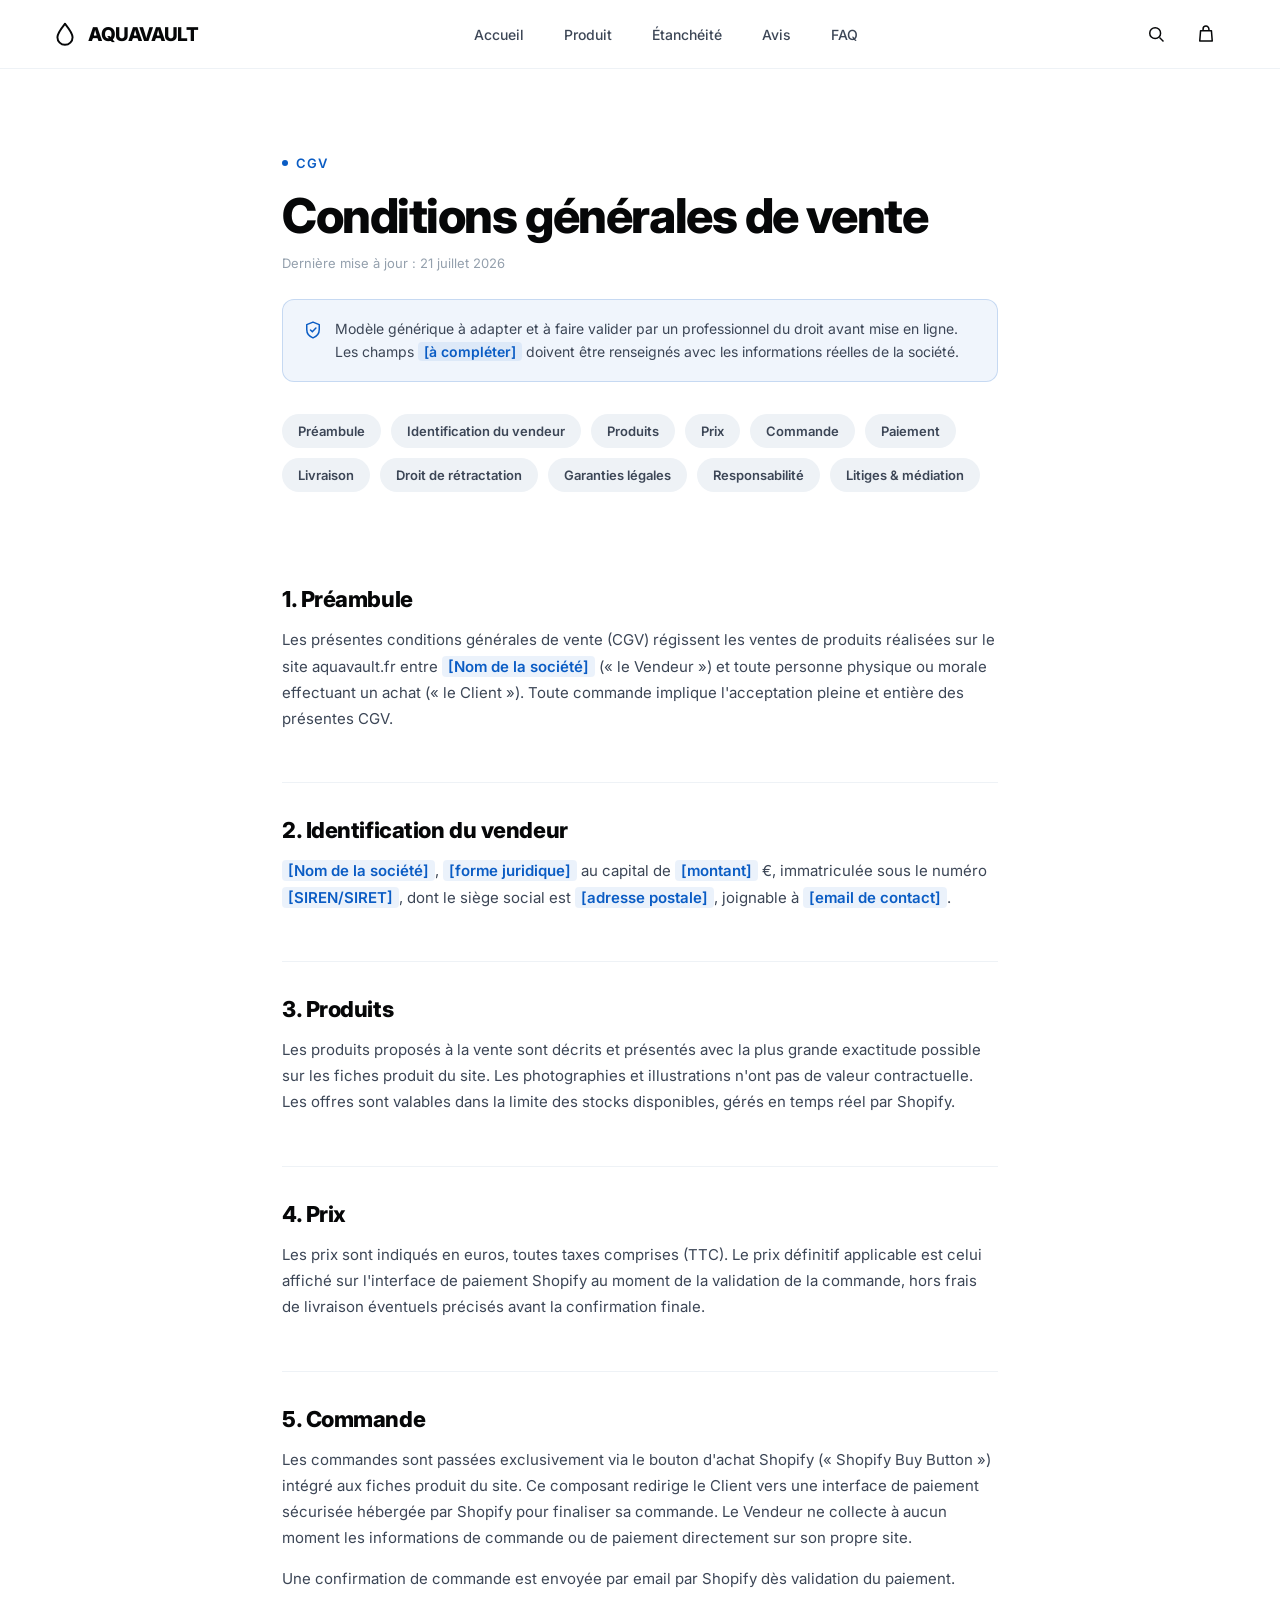
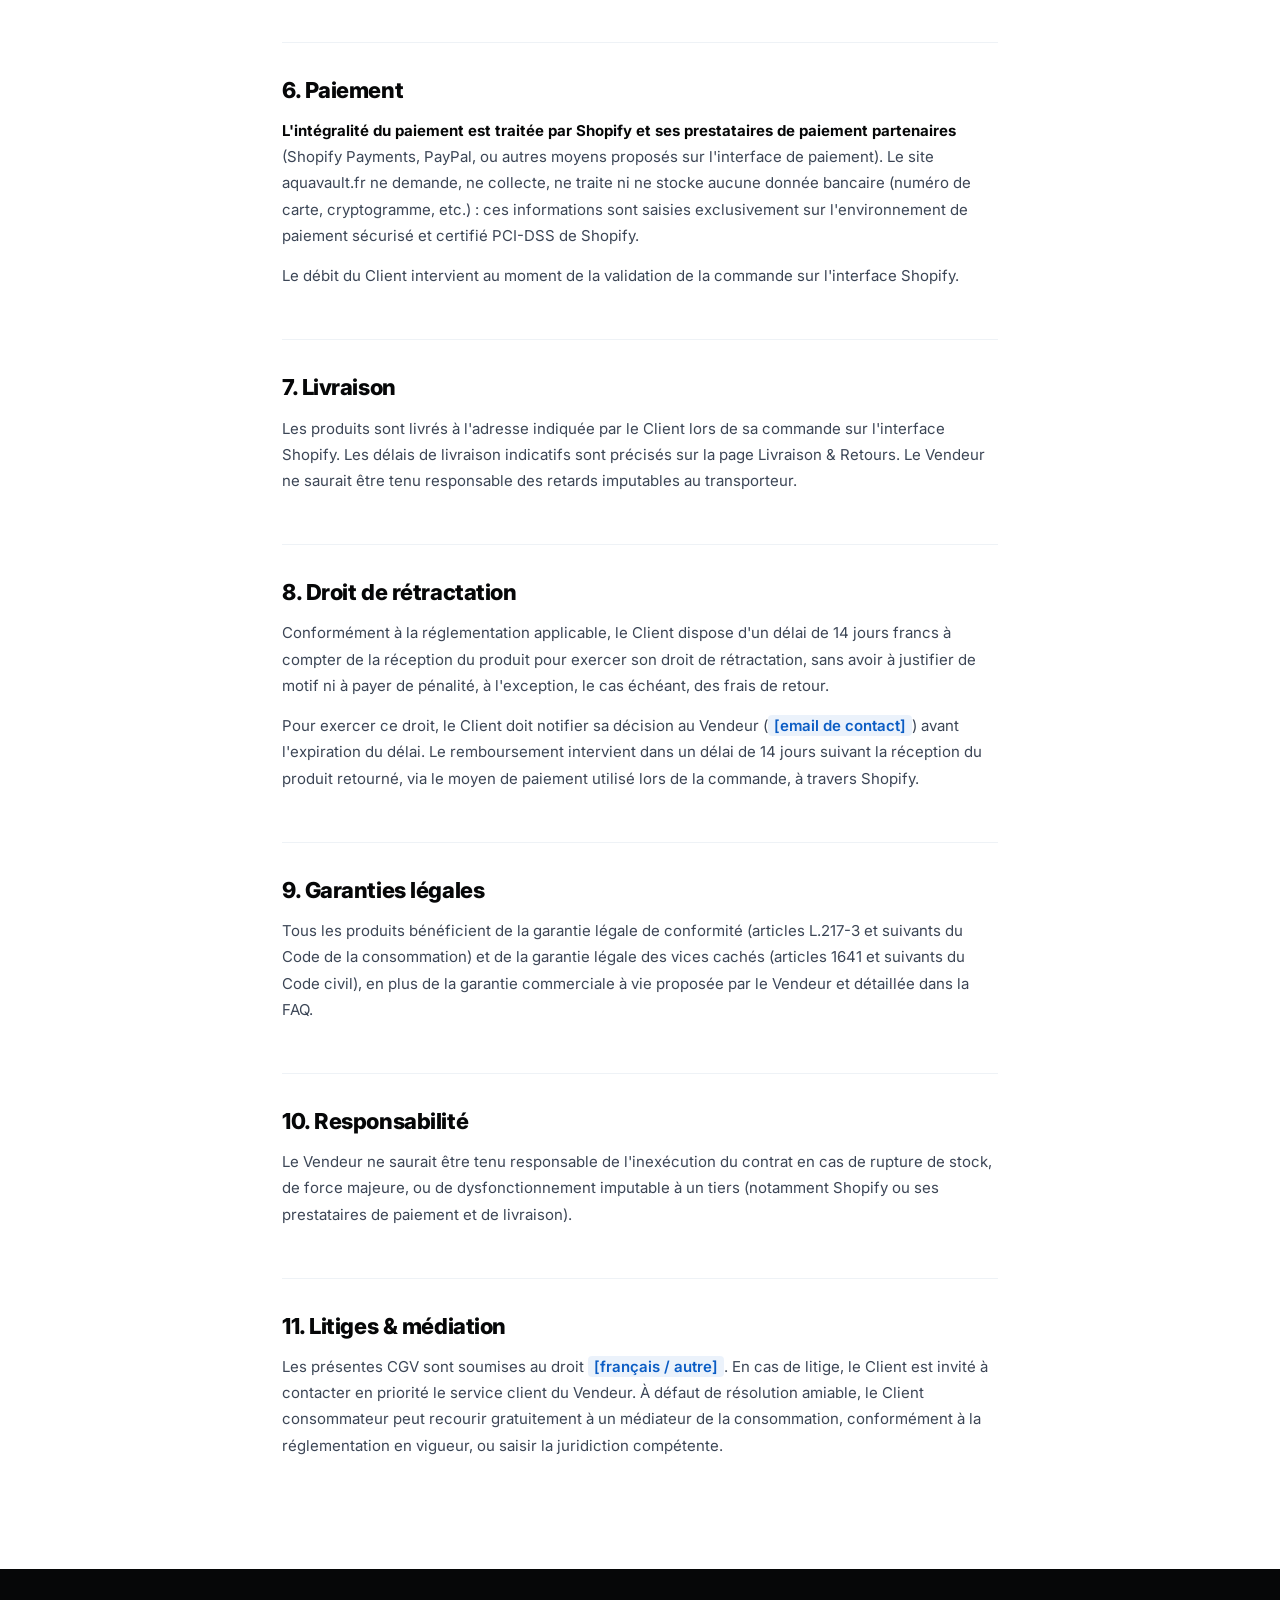
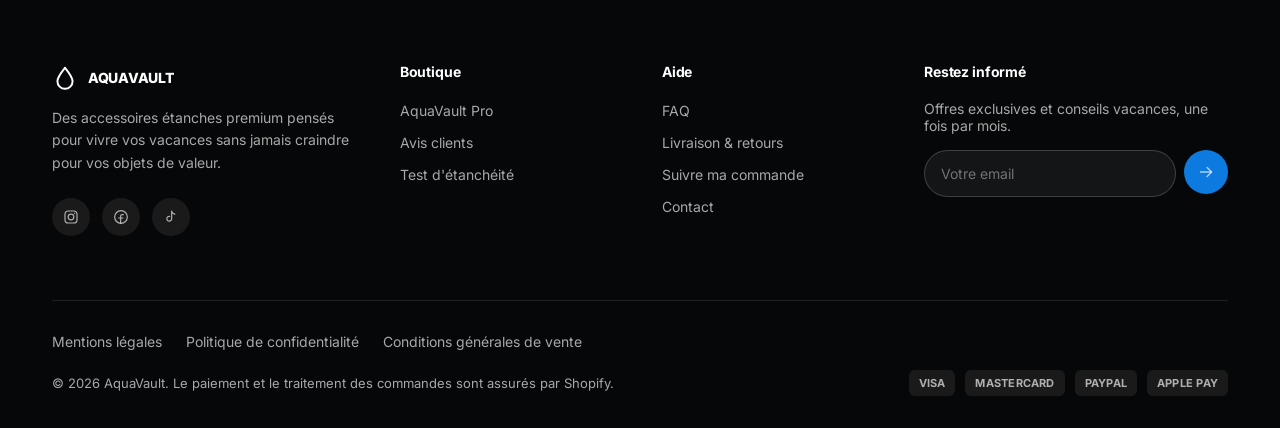
==== conditions-generales-vente.html @ 5c199fce "Premier commit : site AQUAVAULT complet Site vitrine headless (HTML/CSS/JS statique) pour la boutiqu" ====
<!DOCTYPE html>
<html lang="fr">
<head>
<meta charset="UTF-8">
<meta name="viewport" content="width=device-width, initial-scale=1.0">
<title>Conditions générales de vente | AQUAVAULT</title>
<meta name="description" content="Conditions générales de vente du site AQUAVAULT.">
<link rel="icon" href="data:,">
<link rel="stylesheet" href="css/style.css">
<link rel="stylesheet" href="css/animations.css">
<link rel="stylesheet" href="css/legal.css">
</head>
<body class="page-fade">

<!-- ===================== HEADER ===================== -->
<header class="header is-solid" data-header-static>
  <div class="wrap">
    <a href="index.html" class="logo">
      <svg viewBox="0 0 24 24"><use href="#icon-droplet"></use></svg>
      AQUAVAULT
    </a>
    <nav class="nav-links">
      <a href="index.html">Accueil</a>
      <a href="product.html">Produit</a>
      <a href="index.html#dive-pin">Étanchéité</a>
      <a href="index.html#avis">Avis</a>
      <a href="faq.html">FAQ</a>
    </nav>
    <div class="header-actions">
      <button class="icon-btn"><svg viewBox="0 0 24 24"><use href="#icon-search"></use></svg></button>
      <button class="icon-btn" id="shopify-buy-button-cart" title="Panier Shopify — emplacement à intégrer">
        <svg viewBox="0 0 24 24"><use href="#icon-bag"></use></svg>
      </button>
      <button class="icon-btn mobile-toggle"><svg viewBox="0 0 24 24"><use href="#icon-menu"></use></svg></button>
    </div>
  </div>
</header>

<div class="mobile-nav">
  <button class="icon-btn mobile-nav-close"><svg viewBox="0 0 24 24"><use href="#icon-x"></use></svg></button>
  <a href="index.html">Accueil</a>
  <a href="product.html">Produit</a>
  <a href="index.html#dive-pin">Étanchéité</a>
  <a href="index.html#avis">Avis</a>
  <a href="faq.html">FAQ</a>
</div>

<!-- ===================== HERO ===================== -->
<section class="legal-hero">
  <div class="wrap container-narrow">
    <span class="eyebrow">CGV</span>
    <h1>Conditions générales de vente</h1>
    <p class="legal-updated">Dernière mise à jour : 21 juillet 2026</p>

    <div class="legal-disclaimer">
      <svg viewBox="0 0 24 24"><use href="#icon-shield-check"></use></svg>
      <div>Modèle générique à adapter et à faire valider par un professionnel du droit avant mise en ligne. Les champs <span class="legal-placeholder">[à compléter]</span> doivent être renseignés avec les informations réelles de la société.</div>
    </div>

    <nav class="legal-toc">
      <a href="#preambule">Préambule</a>
      <a href="#vendeur">Identification du vendeur</a>
      <a href="#produits">Produits</a>
      <a href="#prix">Prix</a>
      <a href="#commande">Commande</a>
      <a href="#paiement">Paiement</a>
      <a href="#livraison">Livraison</a>
      <a href="#retractation">Droit de rétractation</a>
      <a href="#garanties">Garanties légales</a>
      <a href="#responsabilite">Responsabilité</a>
      <a href="#litiges">Litiges & médiation</a>
    </nav>
  </div>
</section>

<!-- ===================== CONTENU ===================== -->
<section class="legal-content">
  <div class="wrap container-narrow">

    <div class="legal-section" id="preambule">
      <h2>1. Préambule</h2>
      <p>Les présentes conditions générales de vente (CGV) régissent les ventes de produits réalisées sur le site aquavault.fr entre <span class="legal-placeholder">[Nom de la société]</span> (« le Vendeur ») et toute personne physique ou morale effectuant un achat (« le Client »). Toute commande implique l'acceptation pleine et entière des présentes CGV.</p>
    </div>

    <div class="legal-section" id="vendeur">
      <h2>2. Identification du vendeur</h2>
      <p><span class="legal-placeholder">[Nom de la société]</span>, <span class="legal-placeholder">[forme juridique]</span> au capital de <span class="legal-placeholder">[montant]</span> €, immatriculée sous le numéro <span class="legal-placeholder">[SIREN/SIRET]</span>, dont le siège social est <span class="legal-placeholder">[adresse postale]</span>, joignable à <span class="legal-placeholder">[email de contact]</span>.</p>
    </div>

    <div class="legal-section" id="produits">
      <h2>3. Produits</h2>
      <p>Les produits proposés à la vente sont décrits et présentés avec la plus grande exactitude possible sur les fiches produit du site. Les photographies et illustrations n'ont pas de valeur contractuelle. Les offres sont valables dans la limite des stocks disponibles, gérés en temps réel par Shopify.</p>
    </div>

    <div class="legal-section" id="prix">
      <h2>4. Prix</h2>
      <p>Les prix sont indiqués en euros, toutes taxes comprises (TTC). Le prix définitif applicable est celui affiché sur l'interface de paiement Shopify au moment de la validation de la commande, hors frais de livraison éventuels précisés avant la confirmation finale.</p>
    </div>

    <div class="legal-section" id="commande">
      <h2>5. Commande</h2>
      <p>Les commandes sont passées exclusivement via le bouton d'achat Shopify (« Shopify Buy Button ») intégré aux fiches produit du site. Ce composant redirige le Client vers une interface de paiement sécurisée hébergée par Shopify pour finaliser sa commande. Le Vendeur ne collecte à aucun moment les informations de commande ou de paiement directement sur son propre site.</p>
      <p>Une confirmation de commande est envoyée par email par Shopify dès validation du paiement.</p>
    </div>

    <div class="legal-section" id="paiement">
      <h2>6. Paiement</h2>
      <p><strong>L'intégralité du paiement est traitée par Shopify et ses prestataires de paiement partenaires</strong> (Shopify Payments, PayPal, ou autres moyens proposés sur l'interface de paiement). Le site aquavault.fr ne demande, ne collecte, ne traite ni ne stocke aucune donnée bancaire (numéro de carte, cryptogramme, etc.) : ces informations sont saisies exclusivement sur l'environnement de paiement sécurisé et certifié PCI-DSS de Shopify.</p>
      <p>Le débit du Client intervient au moment de la validation de la commande sur l'interface Shopify.</p>
    </div>

    <div class="legal-section" id="livraison">
      <h2>7. Livraison</h2>
      <p>Les produits sont livrés à l'adresse indiquée par le Client lors de sa commande sur l'interface Shopify. Les délais de livraison indicatifs sont précisés sur la page <a href="faq.html#livraison-retours">Livraison & Retours</a>. Le Vendeur ne saurait être tenu responsable des retards imputables au transporteur.</p>
    </div>

    <div class="legal-section" id="retractation">
      <h2>8. Droit de rétractation</h2>
      <p>Conformément à la réglementation applicable, le Client dispose d'un délai de 14 jours francs à compter de la réception du produit pour exercer son droit de rétractation, sans avoir à justifier de motif ni à payer de pénalité, à l'exception, le cas échéant, des frais de retour.</p>
      <p>Pour exercer ce droit, le Client doit notifier sa décision au Vendeur (<span class="legal-placeholder">[email de contact]</span>) avant l'expiration du délai. Le remboursement intervient dans un délai de 14 jours suivant la réception du produit retourné, via le moyen de paiement utilisé lors de la commande, à travers Shopify.</p>
    </div>

    <div class="legal-section" id="garanties">
      <h2>9. Garanties légales</h2>
      <p>Tous les produits bénéficient de la garantie légale de conformité (articles L.217-3 et suivants du Code de la consommation) et de la garantie légale des vices cachés (articles 1641 et suivants du Code civil), en plus de la garantie commerciale à vie proposée par le Vendeur et détaillée dans la <a href="faq.html">FAQ</a>.</p>
    </div>

    <div class="legal-section" id="responsabilite">
      <h2>10. Responsabilité</h2>
      <p>Le Vendeur ne saurait être tenu responsable de l'inexécution du contrat en cas de rupture de stock, de force majeure, ou de dysfonctionnement imputable à un tiers (notamment Shopify ou ses prestataires de paiement et de livraison).</p>
    </div>

    <div class="legal-section" id="litiges">
      <h2>11. Litiges & médiation</h2>
      <p>Les présentes CGV sont soumises au droit <span class="legal-placeholder">[français / autre]</span>. En cas de litige, le Client est invité à contacter en priorité le service client du Vendeur. À défaut de résolution amiable, le Client consommateur peut recourir gratuitement à un médiateur de la consommation, conformément à la réglementation en vigueur, ou saisir la juridiction compétente.</p>
    </div>

  </div>
</section>

<!-- ===================== FOOTER ===================== -->
<footer class="footer">
  <div class="wrap">
    <div class="footer-top">
      <div class="footer-brand">
        <a href="index.html" class="logo"><svg viewBox="0 0 24 24"><use href="#icon-droplet"></use></svg> AQUAVAULT</a>
        <p>Des accessoires étanches premium pensés pour vivre vos vacances sans jamais craindre pour vos objets de valeur.</p>
        <div class="footer-socials">
          <a href="#"><svg viewBox="0 0 24 24"><use href="#icon-instagram"></use></svg></a>
          <a href="#"><svg viewBox="0 0 24 24"><use href="#icon-facebook"></use></svg></a>
          <a href="#"><svg viewBox="0 0 24 24"><use href="#icon-tiktok"></use></svg></a>
        </div>
      </div>
      <div>
        <h4>Boutique</h4>
        <ul>
          <li><a href="product.html">AquaVault Pro</a></li>
          <li><a href="product.html#avis-produit">Avis clients</a></li>
          <li><a href="index.html#dive-pin">Test d'étanchéité</a></li>
        </ul>
      </div>
      <div>
        <h4>Aide</h4>
        <ul>
          <li><a href="faq.html">FAQ</a></li>
          <li><a href="faq.html#livraison-retours">Livraison & retours</a></li>
          <li><a href="faq.html#commande">Suivre ma commande</a></li>
          <li><a href="mailto:contact@aquavault.fr">Contact</a></li>
        </ul>
      </div>
      <div>
        <h4>Restez informé</h4>
        <p style="font-size:14px;margin-bottom:16px;">Offres exclusives et conseils vacances, une fois par mois.</p>
        <form class="newsletter-form" data-newsletter-form>
          <input type="email" placeholder="Votre email" required>
          <button type="submit"><svg viewBox="0 0 24 24"><use href="#icon-arrow-right"></use></svg></button>
        </form>
      </div>
    </div>
    <div class="footer-legal-links">
      <a href="mentions-legales.html">Mentions légales</a>
      <a href="politique-confidentialite.html">Politique de confidentialité</a>
      <a href="conditions-generales-vente.html">Conditions générales de vente</a>
    </div>
    <div class="footer-bottom">
      <span>© 2026 AquaVault. Le paiement et le traitement des commandes sont assurés par Shopify.</span>
      <div class="payment-icons">
        <span>VISA</span><span>MASTERCARD</span><span>PAYPAL</span><span>APPLE PAY</span>
      </div>
    </div>
  </div>
</footer>

<script src="js/icons.js"></script>
<script src="js/main.js"></script>
</body>
</html>
---- css/style.css ----
/* ==========================================================================
   AQUAVAULT — Design System
   Inspiré Apple / Nothing / Tesla : minimalisme, espace, typographie forte
   ========================================================================== */

@import url('https://fonts.googleapis.com/css2?family=Inter:wght@300;400;500;600;700;800;900&family=JetBrains+Mono:wght@400;500;600;700&display=swap');

:root {
  /* Couleurs de marque — Bleu océan / Blanc / Noir */
  --black: #060708;
  --black-soft: #0d1117;
  --white: #ffffff;
  --ocean-deep: #03203d;
  --ocean: #0a5cc4;
  --ocean-bright: #0d7ae0;
  --ocean-light: #4fb8ff;
  --cyan: #00d4ff;

  --gray-950: #0a0d12;
  --gray-900: #12161d;
  --gray-700: #3c4656;
  --gray-500: #6b7684;
  --gray-400: #94a0ad;
  --gray-200: #dde3ea;
  --gray-100: #eef2f6;
  --gray-50: #f6f9fb;

  --gradient-ocean: linear-gradient(135deg, #03203d 0%, #0a5cc4 55%, #00d4ff 100%);
  --gradient-ocean-soft: linear-gradient(180deg, #eaf6ff 0%, #ffffff 100%);
  --gradient-deep: radial-gradient(120% 120% at 50% 0%, #0d3a66 0%, #03203d 45%, #060708 100%);
  --gradient-glass: linear-gradient(180deg, rgba(255,255,255,0.10) 0%, rgba(255,255,255,0.02) 100%);

  --font: 'Inter', -apple-system, BlinkMacSystemFont, 'SF Pro Display', 'Segoe UI', sans-serif;
  --font-mono: 'JetBrains Mono', ui-monospace, 'SF Mono', Consolas, monospace;

  --radius-sm: 12px;
  --radius-md: 20px;
  --radius-lg: 32px;
  --radius-full: 999px;

  --shadow-sm: 0 2px 8px rgba(6, 20, 40, 0.06);
  --shadow-md: 0 12px 32px rgba(6, 20, 40, 0.10);
  --shadow-lg: 0 24px 64px rgba(6, 20, 40, 0.16);
  --shadow-ocean: 0 20px 50px rgba(10, 92, 196, 0.28);

  --ease: cubic-bezier(0.16, 1, 0.3, 1);
  --container: 1240px;
}

/* ---------- Reset ---------- */
*, *::before, *::after { box-sizing: border-box; margin: 0; padding: 0; }
html { scroll-behavior: smooth; }
body {
  font-family: var(--font);
  color: var(--black);
  background: var(--white);
  -webkit-font-smoothing: antialiased;
  text-rendering: optimizeLegibility;
  overflow-x: hidden;
}
img, svg { display: block; max-width: 100%; }
a { color: inherit; text-decoration: none; }
button { font-family: inherit; cursor: pointer; border: none; background: none; color: inherit; }
ul { list-style: none; }
input, select { font-family: inherit; }

::selection { background: var(--ocean); color: var(--white); }

/* ---------- Layout ---------- */
.wrap {
  width: 100%;
  max-width: var(--container);
  margin: 0 auto;
  padding: 0 32px;
}
.section { padding: 128px 0; }
.section--tight { padding: 88px 0; }
.section--dark { background: var(--gradient-deep); color: var(--white); }
.section--soft { background: var(--gradient-ocean-soft); }

@media (max-width: 900px) {
  .section { padding: 88px 0; }
  .section--tight { padding: 64px 0; }
  .wrap { padding: 0 20px; }
}

/* ---------- Typography ---------- */
.eyebrow {
  display: inline-flex;
  align-items: center;
  gap: 8px;
  font-size: 13px;
  font-weight: 600;
  letter-spacing: 0.08em;
  text-transform: uppercase;
  color: var(--ocean);
  margin-bottom: 20px;
}
.eyebrow::before {
  content: '';
  width: 6px;
  height: 6px;
  border-radius: 50%;
  background: var(--ocean);
}
.section--dark .eyebrow, .section--dark .eyebrow::before { color: var(--cyan); background: var(--cyan); }

/* Signature typographique : chiffres techniques (prix, stats, dimensions) en monospace,
   comme un readout d'instrument — contraste volontaire avec l'Inter du reste de l'interface */
.mono-num {
  font-family: var(--font-mono);
  font-feature-settings: 'tnum' 1;
  letter-spacing: -0.02em;
}

h1, h2, h3, h4 { font-weight: 800; letter-spacing: -0.03em; line-height: 1.05; }
.display-1 { font-size: clamp(44px, 7vw, 92px); font-weight: 800; letter-spacing: -0.04em; line-height: 1.02; }
.display-2 { font-size: clamp(34px, 4.4vw, 58px); font-weight: 800; letter-spacing: -0.035em; line-height: 1.06; }
.display-3 { font-size: clamp(26px, 2.8vw, 36px); font-weight: 700; letter-spacing: -0.02em; }

.lede {
  font-size: clamp(17px, 1.6vw, 21px);
  font-weight: 400;
  color: var(--gray-500);
  line-height: 1.55;
  max-width: 560px;
}
.section--dark .lede { color: rgba(255,255,255,0.68); }

.center { text-align: center; margin-left: auto; margin-right: auto; }

.section-head {
  max-width: 680px;
  margin: 0 auto 64px;
  text-align: center;
}

/* ---------- Buttons ---------- */
.btn {
  display: inline-flex;
  align-items: center;
  justify-content: center;
  gap: 10px;
  padding: 17px 32px;
  border-radius: var(--radius-full);
  font-size: 15px;
  font-weight: 600;
  letter-spacing: -0.01em;
  transition: transform .45s var(--ease), box-shadow .45s var(--ease), background .3s var(--ease), color .3s var(--ease);
  white-space: nowrap;
}
.btn:active { transform: scale(0.97); }
.btn-primary {
  background: var(--gradient-ocean);
  color: var(--white);
  box-shadow: var(--shadow-ocean);
}
.btn-primary:hover { transform: translateY(-2px); box-shadow: 0 26px 60px rgba(10, 92, 196, 0.38); }
.btn-dark {
  background: var(--black);
  color: var(--white);
}
.btn-dark:hover { background: var(--ocean-deep); transform: translateY(-2px); }
.btn-light {
  background: var(--white);
  color: var(--black);
}
.btn-light:hover { transform: translateY(-2px); box-shadow: var(--shadow-md); }
.btn-ghost {
  background: rgba(255,255,255,0.08);
  color: var(--white);
  border: 1px solid rgba(255,255,255,0.22);
  backdrop-filter: blur(12px);
}
.btn-ghost:hover { background: rgba(255,255,255,0.16); }
.btn-outline {
  background: transparent;
  color: var(--black);
  border: 1.5px solid var(--gray-200);
}
.btn-outline:hover { border-color: var(--ocean); color: var(--ocean); }
.btn-block { width: 100%; }
.btn-lg { padding: 20px 40px; font-size: 16px; }
.btn svg { width: 18px; height: 18px; }

.icon-btn {
  width: 44px; height: 44px;
  display: inline-flex; align-items: center; justify-content: center;
  border-radius: 50%;
  transition: background .3s var(--ease);
}
.icon-btn:hover { background: var(--gray-100); }
.icon-btn svg { width: 20px; height: 20px; }

/* ---------- Header ---------- */
.header {
  position: fixed;
  top: 0; left: 0; right: 0;
  z-index: 1000;
  padding: 18px 0;
  transition: background .4s var(--ease), padding .4s var(--ease), box-shadow .4s var(--ease), border-color .4s var(--ease);
  border-bottom: 1px solid transparent;
}
.header.is-solid {
  background: rgba(255, 255, 255, 0.82);
  backdrop-filter: blur(16px) saturate(1.4);
  border-bottom-color: var(--gray-100);
  padding: 12px 0;
}
.header .wrap { display: flex; align-items: center; justify-content: space-between; }

.logo { display: flex; align-items: center; gap: 10px; font-weight: 800; font-size: 19px; letter-spacing: -0.02em; color: var(--white); transition: color .4s var(--ease); }
.header.is-solid .logo { color: var(--black); }
.logo svg { width: 26px; height: 26px; }

.nav-links { display: flex; align-items: center; gap: 40px; }
.nav-links a {
  font-size: 14px; font-weight: 500; color: rgba(255,255,255,0.82);
  transition: color .3s var(--ease);
  position: relative;
}
.header.is-solid .nav-links a { color: var(--gray-700); }
.nav-links a:hover { color: var(--white); }
.header.is-solid .nav-links a:hover { color: var(--black); }

.header-actions { display: flex; align-items: center; gap: 6px; }
.header-actions .icon-btn svg { stroke: var(--white); transition: stroke .4s var(--ease); }
.header.is-solid .header-actions .icon-btn svg { stroke: var(--black); }

.mobile-toggle { display: none; }

@media (max-width: 860px) {
  .nav-links { display: none; }
  .mobile-toggle { display: inline-flex; }
}

/* Mobile nav drawer */
.mobile-nav {
  position: fixed; inset: 0; z-index: 1200;
  background: var(--black);
  display: flex; flex-direction: column;
  padding: 100px 32px 40px;
  transform: translateY(-100%);
  transition: transform .5s var(--ease);
}
.mobile-nav.is-open { transform: translateY(0); }
.mobile-nav a { color: var(--white); font-size: 28px; font-weight: 700; padding: 14px 0; border-bottom: 1px solid rgba(255,255,255,0.1); }
.mobile-nav-close { position: absolute; top: 24px; right: 24px; }
.mobile-nav-close svg { stroke: var(--white); }

/* ---------- Badges & chips ---------- */
.badge {
  display: inline-flex; align-items: center; gap: 6px;
  padding: 8px 16px; border-radius: var(--radius-full);
  font-size: 13px; font-weight: 600;
  background: var(--gray-100); color: var(--gray-700);
}
.badge svg { width: 14px; height: 14px; }
.badge--ocean { background: rgba(10, 92, 196, 0.10); color: var(--ocean); }
.badge--light { background: rgba(255,255,255,0.12); color: var(--white); border: 1px solid rgba(255,255,255,0.2); }

.stars { display: inline-flex; gap: 3px; }
.stars svg { width: 16px; height: 16px; fill: #ffb703; stroke: none; }

/* ---------- Prix produit (fiche produit + accueil) ---------- */
.product-price { display: flex; align-items: baseline; gap: 14px; margin-bottom: 8px; }
.product-price .now { font-family: var(--font-mono); font-feature-settings: 'tnum' 1; font-size: 36px; font-weight: 700; letter-spacing: -0.02em; }
.product-price .old { font-family: var(--font-mono); font-feature-settings: 'tnum' 1; font-size: 19px; color: var(--gray-400); text-decoration: line-through; }
.product-price-note { font-size: 13px; color: var(--gray-500); margin-bottom: 28px; }

/* ---------- Emplacement Shopify Buy Button ---------- */
.cta-stack { display: flex; flex-direction: column; gap: 20px; margin-bottom: 28px; }
.buy-button-slot {
  border: 1.5px dashed var(--ocean-light);
  border-radius: var(--radius-md);
  background: rgba(10, 92, 196, 0.04);
  padding: 28px 24px;
  text-align: center;
}
.buy-button-slot-icon {
  width: 44px; height: 44px; border-radius: 14px;
  background: rgba(10, 92, 196, 0.1);
  display: flex; align-items: center; justify-content: center;
  margin: 0 auto 16px;
}
.buy-button-slot-icon svg { width: 22px; height: 22px; color: var(--ocean); }
.buy-button-slot-label { font-size: 15px; font-weight: 700; color: var(--ocean-deep); margin-bottom: 6px; }
.buy-button-slot-hint { font-size: 13px; color: var(--gray-500); line-height: 1.55; max-width: 380px; margin: 0 auto; }
.buy-button-slot code {
  display: inline-block; margin-top: 14px; padding: 6px 12px;
  background: var(--gray-900); color: var(--cyan);
  border-radius: var(--radius-sm); font-size: 12px; font-family: var(--font-mono);
}

/* ---------- Cards ---------- */
.card {
  background: var(--white);
  border-radius: var(--radius-md);
  padding: 40px;
  box-shadow: var(--shadow-sm);
  border: 1px solid var(--gray-100);
  transition: transform .5s var(--ease), box-shadow .5s var(--ease);
}
.card:hover { transform: translateY(-6px); box-shadow: var(--shadow-lg); }

/* ---------- Grid utilities ---------- */
.grid { display: grid; gap: 28px; }
.grid-2 { grid-template-columns: repeat(2, 1fr); }
.grid-3 { grid-template-columns: repeat(3, 1fr); }
.grid-4 { grid-template-columns: repeat(4, 1fr); }
@media (max-width: 900px) { .grid-2, .grid-3, .grid-4 { grid-template-columns: 1fr 1fr; } }
@media (max-width: 620px) { .grid-2, .grid-3, .grid-4 { grid-template-columns: 1fr; } }

/* ---------- Footer ---------- */
.footer { background: var(--black); color: rgba(255,255,255,0.65); padding: 96px 0 32px; }
.footer-top { display: grid; grid-template-columns: 1.4fr repeat(3, 1fr); gap: 48px; padding-bottom: 64px; }
.footer-brand .logo { color: var(--white); margin-bottom: 16px; }
.footer-brand p { max-width: 320px; font-size: 14px; line-height: 1.6; margin-bottom: 24px; }
.footer h4 { color: var(--white); font-size: 14px; font-weight: 700; margin-bottom: 20px; letter-spacing: -0.01em; }
.footer ul li { margin-bottom: 12px; }
.footer a { font-size: 14px; transition: color .3s var(--ease); }
.footer a:hover { color: var(--white); }
.footer-socials { display: flex; gap: 12px; }
.footer-socials a { width: 38px; height: 38px; border-radius: 50%; background: rgba(255,255,255,0.08); display: flex; align-items: center; justify-content: center; }
.footer-socials svg { width: 16px; height: 16px; stroke: var(--white); }
.footer-legal-links { display: flex; gap: 24px; flex-wrap: wrap; padding-top: 32px; border-top: 1px solid rgba(255,255,255,0.1); font-size: 13px; }
.footer-bottom { display: flex; align-items: center; justify-content: space-between; padding-top: 20px; font-size: 13px; flex-wrap: wrap; gap: 12px; }
.payment-icons { display: flex; gap: 10px; }
.payment-icons span { padding: 6px 10px; border-radius: 6px; background: rgba(255,255,255,0.08); font-size: 11px; font-weight: 700; letter-spacing: .02em; }

.newsletter-form { display: flex; gap: 8px; max-width: 340px; }
.newsletter-form input {
  flex: 1; padding: 14px 16px; border-radius: var(--radius-full);
  border: 1px solid rgba(255,255,255,0.18); background: rgba(255,255,255,0.06); color: var(--white); font-size: 14px;
}
.newsletter-form input::placeholder { color: rgba(255,255,255,0.4); }
.newsletter-form button { width: 44px; height: 44px; border-radius: 50%; background: var(--ocean-bright); display: flex; align-items: center; justify-content: center; flex-shrink: 0; }
.newsletter-form button svg { width: 18px; height: 18px; stroke: var(--white); }

@media (max-width: 900px) {
  .footer-top { grid-template-columns: 1fr 1fr; }
}
@media (max-width: 600px) {
  .footer-top { grid-template-columns: 1fr; }
  .footer-bottom { flex-direction: column; gap: 16px; align-items: flex-start; }
}

/* ---------- Accordion (FAQ) ---------- */
.accordion-item { border-bottom: 1px solid var(--gray-200); }
.accordion-trigger {
  width: 100%; display: flex; align-items: center; justify-content: space-between;
  padding: 26px 4px; font-size: 17px; font-weight: 600; text-align: left;
  color: var(--black);
}
.accordion-trigger .plus { width: 24px; height: 24px; flex-shrink: 0; position: relative; }
.accordion-trigger .plus::before, .accordion-trigger .plus::after {
  content: ''; position: absolute; background: var(--ocean); border-radius: 2px;
  transition: transform .4s var(--ease);
}
.accordion-trigger .plus::before { width: 16px; height: 2px; top: 11px; left: 4px; }
.accordion-trigger .plus::after { width: 2px; height: 16px; top: 4px; left: 11px; }
.accordion-item.is-open .plus::after { transform: rotate(90deg) scaleX(0); }
.accordion-panel {
  max-height: 0; overflow: hidden;
  transition: max-height .5s var(--ease);
}
.accordion-panel-inner { padding: 0 4px 26px; color: var(--gray-500); font-size: 15px; line-height: 1.65; max-width: 640px; }

/* ---------- Utility ---------- */
.mt-8 { margin-top: 8px; } .mt-16 { margin-top: 16px; } .mt-24 { margin-top: 24px; } .mt-32 { margin-top: 32px; } .mt-40 { margin-top: 40px; }
.flex { display: flex; } .items-center { align-items: center; } .justify-between { justify-content: space-between; }
.gap-8 { gap: 8px; } .gap-12 { gap: 12px; } .gap-16 { gap: 16px; } .gap-24 { gap: 24px; }
.text-white { color: var(--white); } .text-muted { color: var(--gray-500); }
.container-narrow { max-width: 780px; margin: 0 auto; }
---- css/animations.css ----
/* ==========================================================================
   AQUAVAULT — Animations & effets d'ambiance
   ========================================================================== */

/* Reveal on scroll — léger flou en plus du déplacement, pour un rendu plus "orchestré" */
[data-reveal] {
  opacity: 0;
  transform: translateY(28px);
  filter: blur(6px);
  transition: opacity .9s var(--ease), transform .9s var(--ease), filter .9s var(--ease);
  transition-delay: var(--delay, 0s);
  will-change: opacity, transform, filter;
}
[data-reveal].is-visible {
  opacity: 1;
  transform: translateY(0);
  filter: blur(0);
}
[data-reveal="scale"] { transform: scale(0.94); }
[data-reveal="scale"].is-visible { transform: scale(1); }
[data-reveal="left"] { transform: translateX(-40px); }
[data-reveal="left"].is-visible { transform: translateX(0); }
[data-reveal="right"] { transform: translateX(40px); }
[data-reveal="right"].is-visible { transform: translateX(0); }

/* Stagger children */
[data-reveal-group] > * { opacity: 0; transform: translateY(24px); transition: opacity .8s var(--ease), transform .8s var(--ease); }
[data-reveal-group].is-visible > *:nth-child(1) { transition-delay: .05s; }
[data-reveal-group].is-visible > *:nth-child(2) { transition-delay: .14s; }
[data-reveal-group].is-visible > *:nth-child(3) { transition-delay: .23s; }
[data-reveal-group].is-visible > *:nth-child(4) { transition-delay: .32s; }
[data-reveal-group].is-visible > * { opacity: 1; transform: translateY(0); }

/* Floating */
@keyframes float {
  0%, 100% { transform: translateY(0) rotate(var(--rot, 0deg)); }
  50% { transform: translateY(-18px) rotate(var(--rot, 0deg)); }
}
.float { animation: float 6s ease-in-out infinite; }
.float-slow { animation: float 9s ease-in-out infinite; }
.float-delay { animation-delay: 1.4s; }

/* Ripple rings (waterproof demo) */
@keyframes ripple {
  0% { transform: scale(0.7); opacity: .55; }
  100% { transform: scale(1.9); opacity: 0; }
}
.ripple-ring {
  position: absolute; inset: 0; border-radius: 50%;
  border: 1.5px solid rgba(0, 212, 255, 0.55);
  animation: ripple 3.2s var(--ease) infinite;
}
.ripple-ring.r2 { animation-delay: 1s; }
.ripple-ring.r3 { animation-delay: 2s; }

/* Rising bubbles */
@keyframes rise {
  0% { transform: translateY(0) scale(1); opacity: 0; }
  10% { opacity: .9; }
  100% { transform: translateY(-260px) scale(0.4); opacity: 0; }
}
.bubble {
  position: absolute; bottom: 0;
  border-radius: 50%;
  background: radial-gradient(circle at 30% 30%, rgba(255,255,255,0.9), rgba(255,255,255,0.15));
  animation: rise 4.5s ease-in infinite;
}

/* Glow pulse */
@keyframes glow-pulse {
  0%, 100% { opacity: .5; transform: scale(1); }
  50% { opacity: .9; transform: scale(1.08); }
}
.glow-pulse { animation: glow-pulse 4s ease-in-out infinite; }

/* Marquee (logos / trust bar) */
@keyframes marquee {
  from { transform: translateX(0); }
  to { transform: translateX(-50%); }
}
.marquee-track { display: flex; width: max-content; animation: marquee 28s linear infinite; }

/* Wave drift (background blobs) */
@keyframes drift {
  0% { transform: translate(0, 0) scale(1); }
  33% { transform: translate(30px, -20px) scale(1.05); }
  66% { transform: translate(-20px, 20px) scale(0.97); }
  100% { transform: translate(0, 0) scale(1); }
}
.blob { animation: drift 14s ease-in-out infinite; }

/* Fade in page */
@keyframes fadeIn { from { opacity: 0; } to { opacity: 1; } }
.page-fade { animation: fadeIn .6s var(--ease); }

/* Sticky ATC bar slide up */
.sticky-atc { transform: translateY(100%); transition: transform .5s var(--ease); }
.sticky-atc.is-visible { transform: translateY(0); }

/* Hover lift for images */
.img-lift { transition: transform .6s var(--ease); }
.img-lift:hover { transform: translateY(-8px) scale(1.01); }

/* Progress underline for tabs */
.tab-underline { position: relative; }
.tab-underline::after {
  content: ''; position: absolute; left: 0; bottom: -1px; height: 2px; width: 0;
  background: var(--ocean); transition: width .4s var(--ease);
}
.tab-underline.is-active::after { width: 100%; }

/* Loader shimmer (skeleton, optional use) */
@keyframes shimmer {
  0% { background-position: -400px 0; }
  100% { background-position: 400px 0; }
}
.shimmer {
  background: linear-gradient(90deg, var(--gray-100) 25%, var(--gray-50) 50%, var(--gray-100) 75%);
  background-size: 800px 100%;
  animation: shimmer 1.6s linear infinite;
}

/* Séquence d'entrée du hero — orchestrée au chargement (pas au scroll, le hero est visible d'emblée) */
@keyframes heroIn {
  from { opacity: 0; transform: translateY(22px); filter: blur(8px); }
  to   { opacity: 1; transform: translateY(0);     filter: blur(0); }
}
.hero-sequence > * {
  opacity: 0;
  animation: heroIn 1s var(--ease) forwards;
}
.hero-sequence > *:nth-child(1) { animation-delay: .15s; }
.hero-sequence > *:nth-child(2) { animation-delay: .30s; }
.hero-sequence > *:nth-child(3) { animation-delay: .45s; }
.hero-sequence > *:nth-child(4) { animation-delay: .60s; }
.hero-sequence > *:nth-child(5) { animation-delay: .75s; }

/* Grain discret sur les sections sombres — texture "instrument premium", jamais au détriment de la lisibilité */
.hero::after,
.demo-section::after,
.stats-band::after,
.final-cta::after {
  content: '';
  position: absolute;
  inset: 0;
  z-index: 3;
  pointer-events: none;
  opacity: 0.05;
  mix-blend-mode: overlay;
  background-image: url("data:image/svg+xml,%3Csvg xmlns='http://www.w3.org/2000/svg' width='140' height='140'%3E%3Cfilter id='n'%3E%3CfeTurbulence type='fractalNoise' baseFrequency='0.85' numOctaves='2' stitchTiles='stitch'/%3E%3C/filter%3E%3Crect width='100%25' height='100%25' filter='url(%23n)'/%3E%3C/svg%3E");
}

/* Tilt 3D subtil sur le visuel produit (desktop, souris fine uniquement — piloté en JS) */
.tilt-target {
  transform-style: preserve-3d;
  transition: transform .5s var(--ease);
  will-change: transform;
}

@media (prefers-reduced-motion: reduce) {
  * { animation-duration: 0.001ms !important; animation-iteration-count: 1 !important; transition-duration: 0.001ms !important; }
  .hero-sequence > * { opacity: 1 !important; }
  .hero::after, .demo-section::after, .stats-band::after, .final-cta::after { display: none; }
}
---- css/legal.css ----
/* ==========================================================================
   AQUAVAULT — Styles pages légales
   ========================================================================== */

.legal-hero { padding: 150px 0 40px; }
.legal-hero h1 { font-size: clamp(32px, 4vw, 48px); }
.legal-updated { font-size: 13px; color: var(--gray-400); margin-top: 14px; }

.legal-disclaimer {
  margin-top: 28px; padding: 18px 20px; border-radius: var(--radius-sm);
  background: rgba(10, 92, 196, 0.06); border: 1px solid rgba(10, 92, 196, 0.18);
  font-size: 14px; color: var(--gray-700); line-height: 1.6;
  display: flex; gap: 12px; align-items: flex-start; max-width: 720px;
}
.legal-disclaimer svg { width: 20px; height: 20px; color: var(--ocean); flex-shrink: 0; margin-top: 2px; }

.legal-toc { display: flex; flex-wrap: wrap; gap: 10px; margin: 32px 0 0; }
.legal-toc a {
  padding: 9px 16px; border-radius: var(--radius-full); background: var(--gray-100);
  font-size: 13px; font-weight: 600; color: var(--gray-700);
  transition: background .3s var(--ease), color .3s var(--ease);
}
.legal-toc a:hover { background: rgba(10, 92, 196, 0.1); color: var(--ocean); }

.legal-content { padding: 20px 0 60px; }
.legal-section { padding: 36px 0; border-bottom: 1px solid var(--gray-100); }
.legal-section:last-child { border-bottom: none; }
.legal-section h2 { font-size: 22px; margin-bottom: 16px; letter-spacing: -0.02em; }
.legal-section p { font-size: 15px; line-height: 1.75; color: var(--gray-700); margin-bottom: 14px; }
.legal-section ul { margin: 0 0 14px 20px; }
.legal-section li { font-size: 15px; line-height: 1.75; color: var(--gray-700); list-style: disc; margin-bottom: 8px; }
.legal-section strong { color: var(--black); }

.legal-placeholder {
  color: var(--ocean); font-weight: 600; background: rgba(10, 92, 196, 0.08);
  padding: 1px 6px; border-radius: 4px; white-space: nowrap;
}
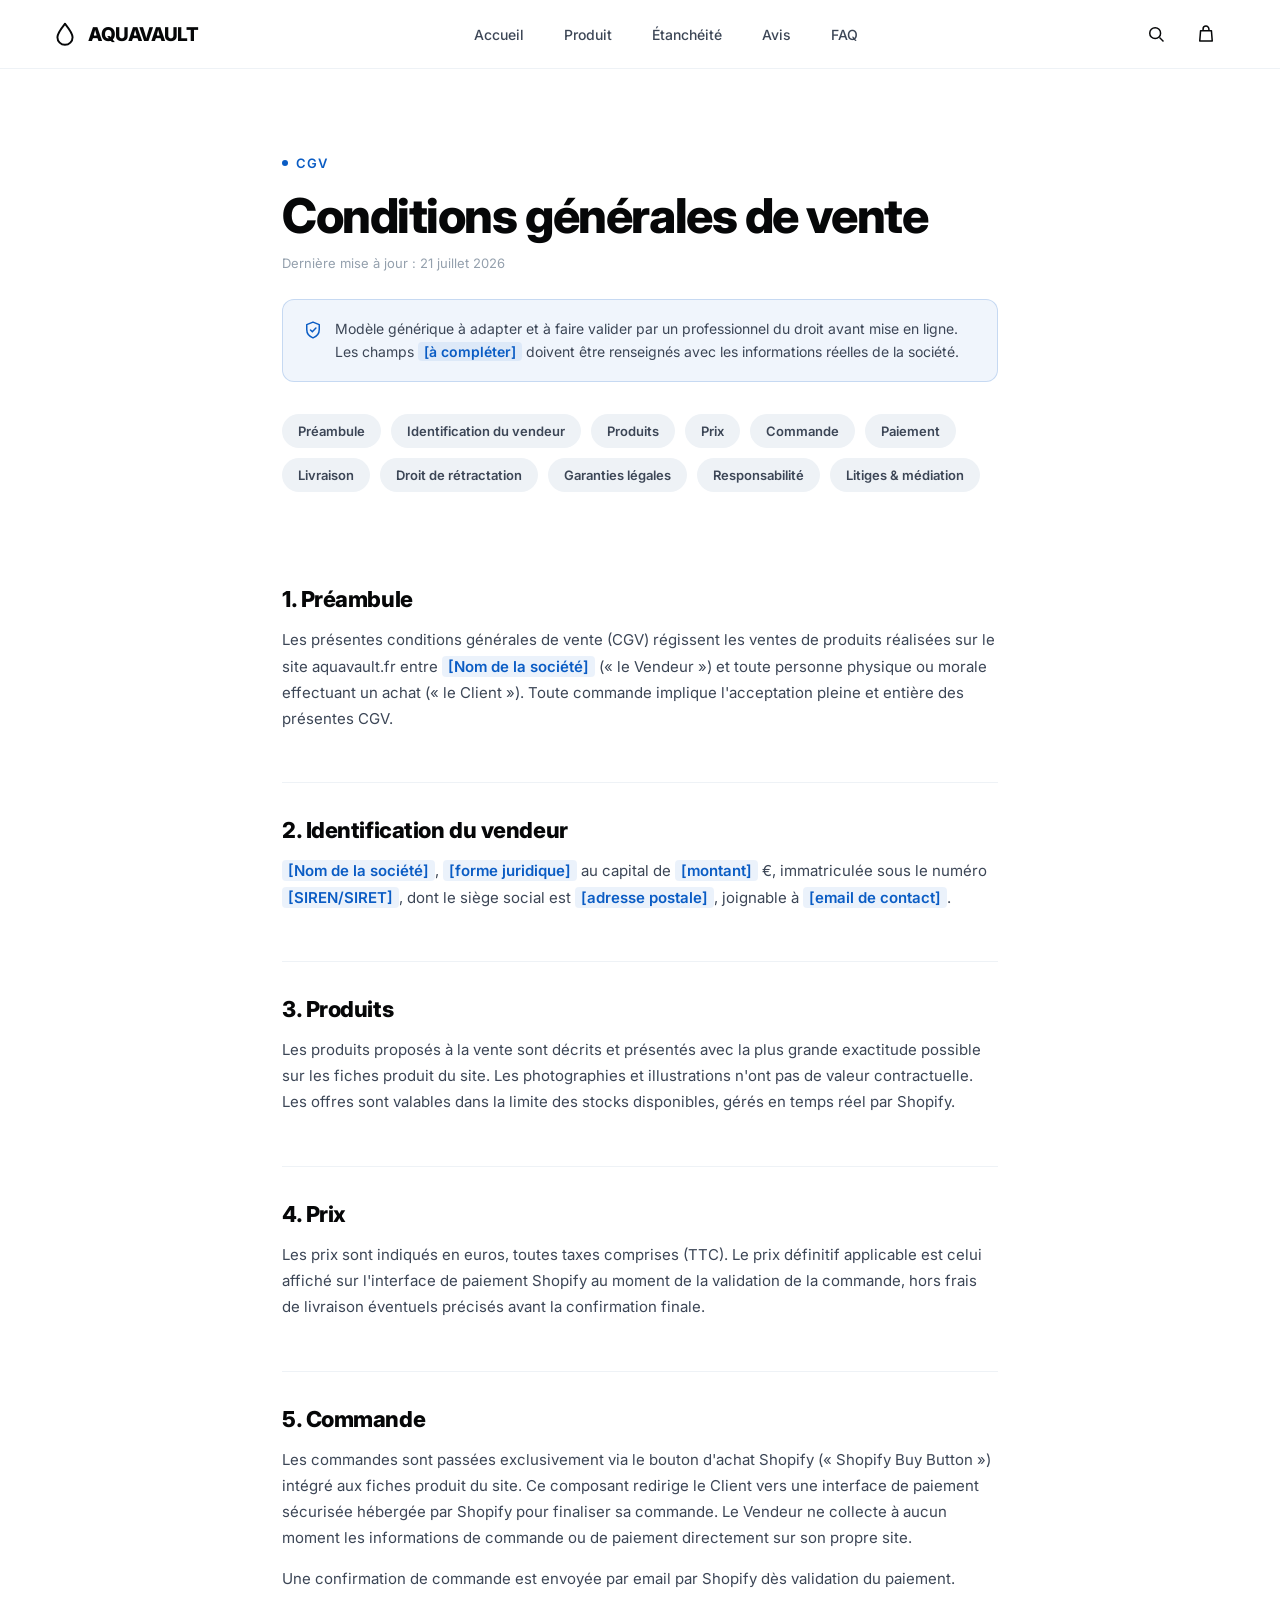
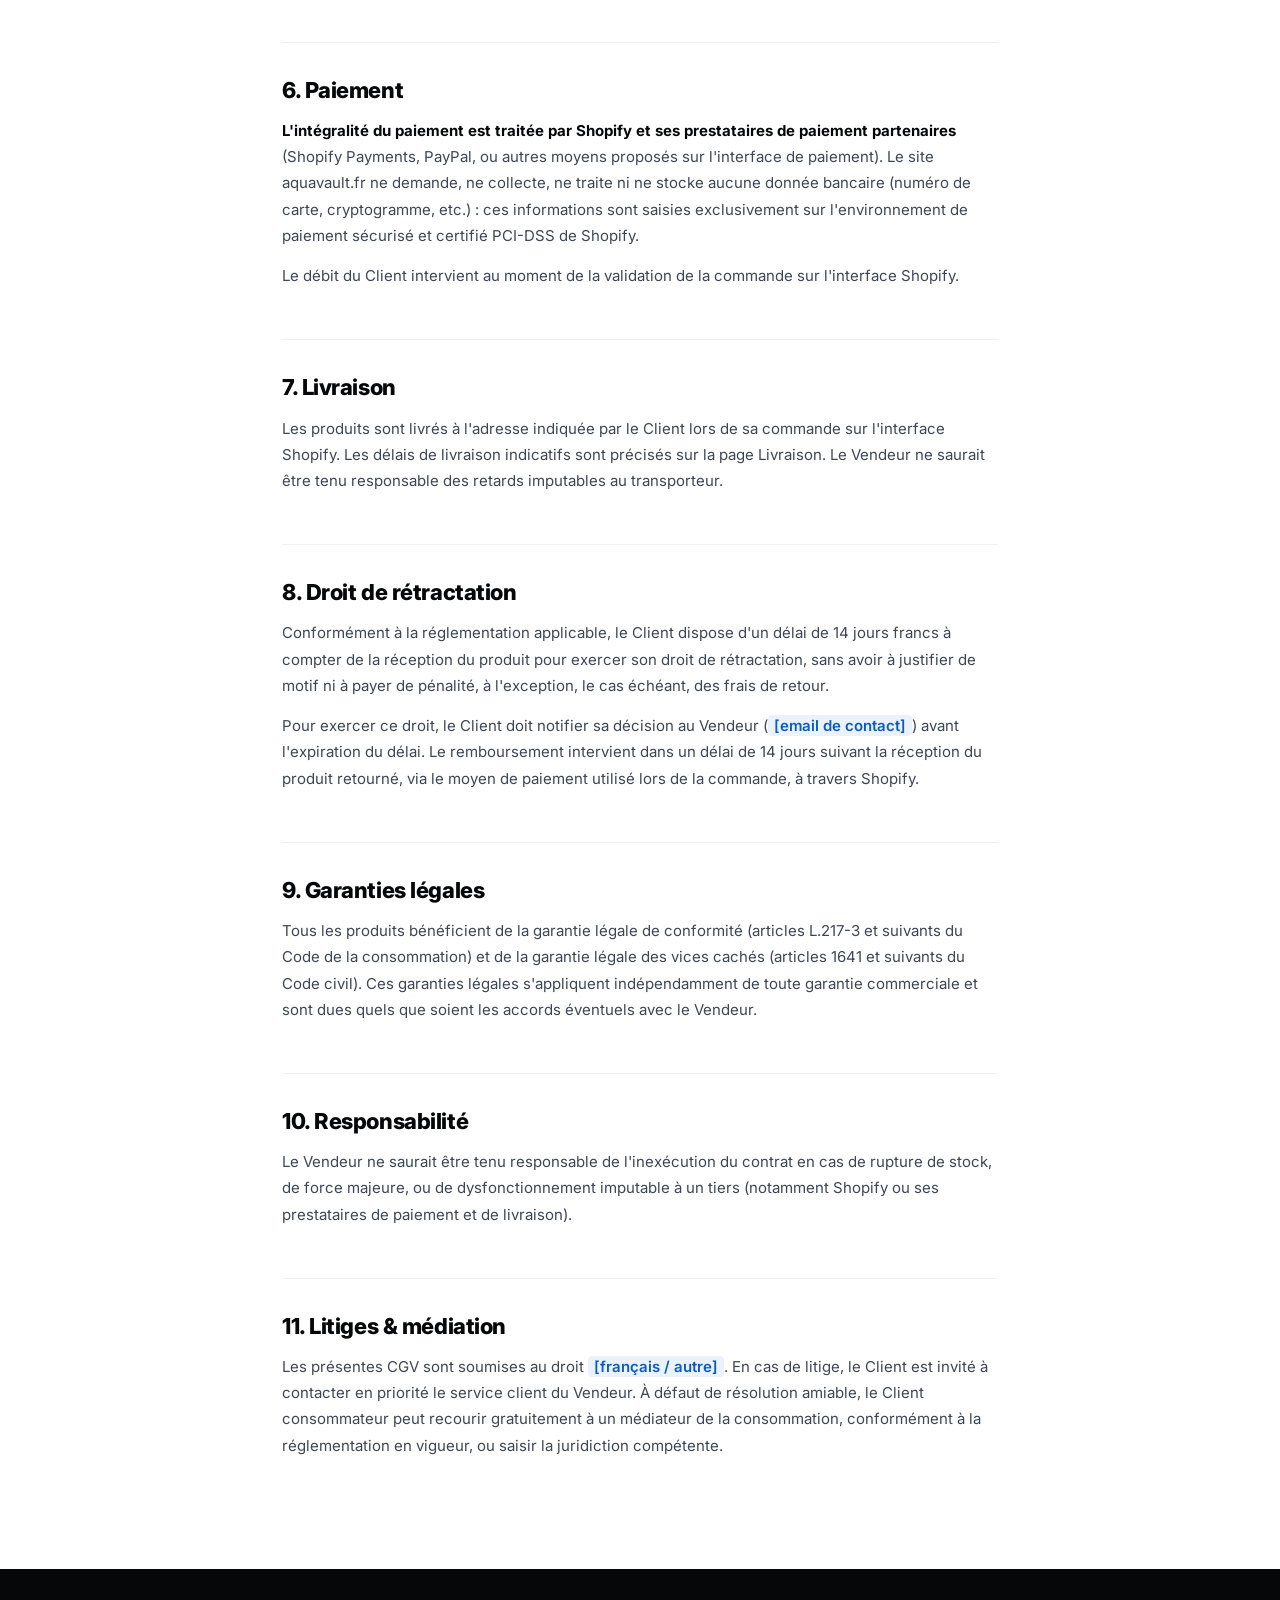
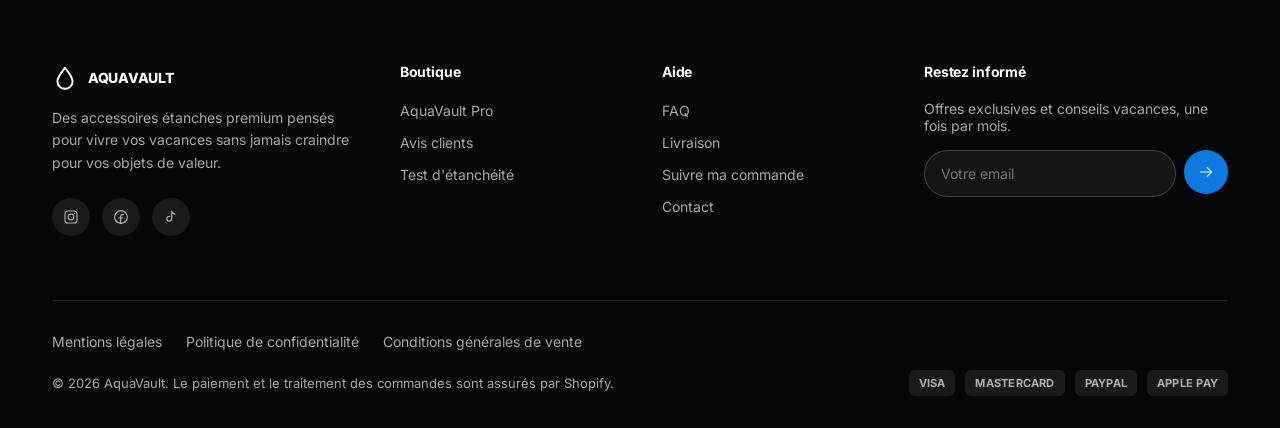
==== commit afd08c0f: "Retire les promesses commerciales de garantie et de retour Supprime toutes les mentions marketing de" ====
--- a/conditions-generales-vente.html
+++ b/conditions-generales-vente.html
@@ -111,7 +111,7 @@
 
     <div class="legal-section" id="livraison">
       <h2>7. Livraison</h2>
-      <p>Les produits sont livrés à l'adresse indiquée par le Client lors de sa commande sur l'interface Shopify. Les délais de livraison indicatifs sont précisés sur la page <a href="faq.html#livraison-retours">Livraison & Retours</a>. Le Vendeur ne saurait être tenu responsable des retards imputables au transporteur.</p>
+      <p>Les produits sont livrés à l'adresse indiquée par le Client lors de sa commande sur l'interface Shopify. Les délais de livraison indicatifs sont précisés sur la page <a href="faq.html#livraison">Livraison</a>. Le Vendeur ne saurait être tenu responsable des retards imputables au transporteur.</p>
     </div>
 
     <div class="legal-section" id="retractation">
@@ -122,7 +122,7 @@
 
     <div class="legal-section" id="garanties">
       <h2>9. Garanties légales</h2>
-      <p>Tous les produits bénéficient de la garantie légale de conformité (articles L.217-3 et suivants du Code de la consommation) et de la garantie légale des vices cachés (articles 1641 et suivants du Code civil), en plus de la garantie commerciale à vie proposée par le Vendeur et détaillée dans la <a href="faq.html">FAQ</a>.</p>
+      <p>Tous les produits bénéficient de la garantie légale de conformité (articles L.217-3 et suivants du Code de la consommation) et de la garantie légale des vices cachés (articles 1641 et suivants du Code civil). Ces garanties légales s'appliquent indépendamment de toute garantie commerciale et sont dues quels que soient les accords éventuels avec le Vendeur.</p>
     </div>
 
     <div class="legal-section" id="responsabilite">
@@ -163,7 +163,7 @@
         <h4>Aide</h4>
         <ul>
           <li><a href="faq.html">FAQ</a></li>
-          <li><a href="faq.html#livraison-retours">Livraison & retours</a></li>
+          <li><a href="faq.html#livraison">Livraison</a></li>
           <li><a href="faq.html#commande">Suivre ma commande</a></li>
           <li><a href="mailto:contact@aquavault.fr">Contact</a></li>
         </ul>
